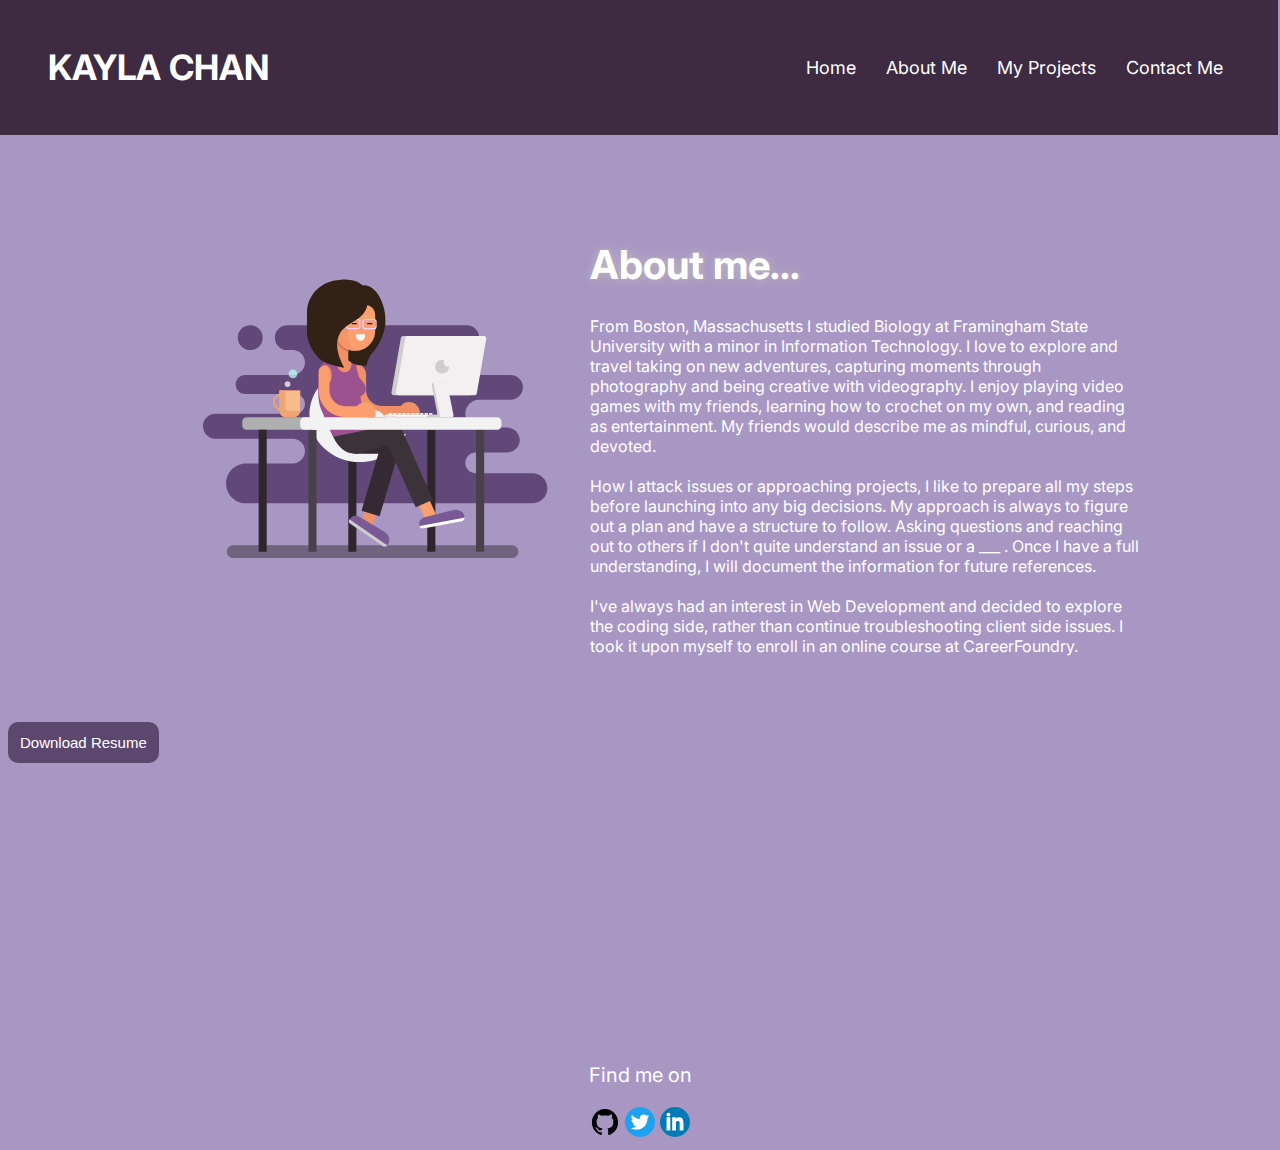
==== about.html @ 6dc17ef9 "updated" ====
<!DOCTYPE html>
<html>
    <head>
        <meta charset="utf-8">
        <meta name="viewport" content="width=device-width, intial-scale=1">
        <title>Kayla C - Portfolio</title>
        <link rel="shortcut icon" href="favicon.icon" type="image/x-icon">
        <link rel="stylesheet" href="css/styles.css">
    </head>

    <body>
        <header class="page-header">
            <div id="navbar">
                <a id="logo" href="index.html">KAYLA CHAN</a>
                <div id="navbar-links">
                    <a href="index.html">Home</a>
                    <a href="about.html">About Me</a>
                    <a href="projects.html">My Projects</a>
                    <a class="active" href="contact.html">Contact Me</a>
                </div>
            </div>
        </header>

        <script>
            window.onscroll = function() {scrollFunction()}
        
            function scrollFunction() {
                if (document.body.scrollTop > 80 || document.documentElement.scrollTop > 80) {
                    document.getElementById("navbar").style.padding = "30px 10px";
                    document.getElementById("logo").style.fontSize = "25px";
                } else {
                    document.getElementById("navbar").style.padding = "80px 10px";
                    document.getElementById("logo").style.fontSize = "35px";
                }
            }
        </script>

        <div class="about">
             <!-- animation -->
            <div class="about-svg">
                <svg xmlns="http://www.w3.org/2000/svg" enable-background="new 0 0 1000 1000" viewBox="0 0 1000 1000">
                    <path fill="#a997c3" d="M0 0h1000v1000H0z"/>
                    <path d="M826.51 817.901H207.27c-7.88 0-14.268-6.388-14.268-14.268 0-7.88 6.388-14.268 14.268-14.268h619.24c7.88 0 14.268 6.388 14.268 14.268-.001 7.881-6.388 14.268-14.268 14.268z" opacity=".34"/>
                    <path class="svg-bg-1" fill="#624879" d="M871.977 629.482H746.142c-12.806 0-23.186-10.381-23.186-23.187 0-12.806 10.381-23.187 23.187-23.187h70.277c15.208 0 27.536-12.328 27.536-27.536 0-15.208-12.328-27.536-27.536-27.536h-62.5c-17.101 0-30.964-13.863-30.964-30.964s13.863-30.964 30.964-30.964h69.547c15.246 0 27.606-12.36 27.606-27.606 0-15.246-12.359-27.606-27.606-27.606H698.969c-15.246 0-27.606-12.36-27.606-27.606 0-15.246 12.36-27.606 27.606-27.606h27.214c15.246 0 27.606-12.36 27.606-27.606 0-15.246-12.359-27.606-27.606-27.606h-398.9c-15.246 0-27.606 12.36-27.606 27.606 0 15.246 12.36 27.606 27.606 27.606h11.734c15.246 0 27.606 12.36 27.606 27.606 0 15.246-12.36 27.606-27.606 27.606H233.676c-11.689 0-21.164 9.476-21.164 21.164 0 11.689 9.476 21.164 21.164 21.164h110.862c12.197 0 22.085 9.888 22.085 22.085 0 12.197-9.888 22.085-22.085 22.085H167.496c-15.246 0-27.606 12.36-27.606 27.606 0 15.246 12.36 27.606 27.606 27.606h171.522c15.246 0 27.606 12.359 27.606 27.606 0 15.246-12.36 27.606-27.606 27.606H235.511c-24.394 0-44.169 19.775-44.169 44.169s19.775 44.169 44.169 44.169H871.976c18.412 0 33.337-14.926 33.337-33.337.002-18.412-14.924-33.337-33.336-33.337z"/>
                    <path fill="#2f262d" d="M638.404 532.79h18v270.844h-18z" transform="rotate(-180 647.404 668.212)"/>
                    <path fill="#fc9f6f" d="M569.862 587.387c-2.912-6.55.048-14.248 6.598-17.161a12.911 12.911 0 0 1 5.269-1.125 13.02 13.02 0 0 1 11.891 7.724l64.076 144.13-23.758 10.563-64.076-144.131z"/>
                    <path fill="#2f262d" d="M462.902 532.79h18v270.844h-18z" transform="rotate(-180 471.902 668.212)"/>
                    <path fill="#f2f2f2" d="M546.158 550.508c-61.856 0-112-47.155-112-105.324 0-15.04 3.36-29.34 9.4-42.283-39.419 16.308-66.947 53.351-66.947 96.447 0 58.169 50.144 105.324 112 105.324 45.862 0 85.279-25.926 102.6-63.04-13.787 5.704-29.025 8.876-45.053 8.876z"/>
                    <ellipse cx="484.196" cy="522.666" fill="#3b323a" rx="61.321" ry="56.26"/>
                    <path fill="#afafaf" d="M373.794 532.79H236.677a9.503 9.503 0 0 1-9.503-9.503v-8.995a9.503 9.503 0 0 1 9.503-9.503h137.117a9.503 9.503 0 0 1 9.503 9.503v8.995a9.503 9.503 0 0 1-9.503 9.503z"/>
                    <path fill="#ef9067" d="M537.256 479.787c-19.231 0-34.821-15.59-34.821-34.821v-34.821c0-13.255-10.745-24-24-24v58.821c0 32.486 26.335 58.821 58.821 58.821h48.679v-24h-48.679z"/>
                    <!-- hair  -->
                    <path fill="#322115" d="M545.236 296.091c-3.601 45.505-43.635 95.854-81 89.51-35.761-6.071-60.427-62.602-48.333-102.177 7.453-24.389 28.054-39.674 44.667-52 17.24-12.791 28.799-21.368 42-19.333 26.2 4.038 45.529 47.816 42.666 84z"/>
                    <!-- shirt -->
                    <path fill="#9C528F" d="M494.721 425.551c-.674-.775-6.286-7.346-7.292-8.25-2.625-10.708-7.937-22.524-6.833-36.333-7.516-5.478-19.927-12.496-34-11.5-4.201.297-8.577 1.311-10.833 1.833-12.21 2.828-19.94 7.261-22.417 8.75-3.426 2.059-5.139 3.089-7.083 5.083-5.418 5.558-6.727 12.382-7.417 16.417-5.953 34.808-1.288 68.244-.725 71.056a107.356 107.356 0 0 0 2.563 10.037c2.546 7.864 5.472 12.821 6.293 15.039 4.012 10.838 13.125 33.523 22.748 50.849 6.954 1.109 22.869 8.112 33.369 4.519 16.04-5.49 49.002-17.774 60.839-20.26-14.735-16.49-28.229-34.942-31.733-57.292a398.202 398.202 0 0 1-2.3-17.073c1.415-.692 9.91-5.007 11.625-13.625 1.854-9.306-5.391-17.627-6.804-19.25z"/>
                    <ellipse cx="453.495" cy="386.145" fill="#ef9067" rx="16.374" ry="19.128" transform="rotate(-15.582 453.541 386.18)"/>
                    <path fill="#322115" d="M450.902 363.425c5.47 13.035 14.599 17.492 20.425 20.894 11.338 6.622 32.45 5.981 32.45 5.981.729-4.611 1.45-8.595 4.958-16.208 5.191-11.265 10.043-13.967 16.667-24.167 9.994-15.39 15.012-33.985 11.833-35.833-2.329-1.355-8.599 5.824-12.667 10-11.675 11.986-37.859 29.801-73.666 39.333z"/>
                    <path fill="#ef9067" d="M450.485 391.953h-4.166c-9.159 0-16.583-7.425-16.583-16.583v-63.083h33.167v67.249c-.001 6.858-5.56 12.417-12.418 12.417z"/>
                    <path fill="#2f262d" d="M263.592 532.79h18v270.844h-18z" transform="rotate(-180 272.592 668.212)"/>
                    <path fill="#494149" d="M374.297 532.79h18v270.844h-18z" transform="rotate(-180 383.297 668.212)"/>
                    <path fill="#494149" d="M746.775 532.79h18v270.844h-18z" transform="rotate(-180 755.775 668.212)"/>
                    <path fill="#d36b46" d="M429.736 318.961c2.198 19.135 15.435 34.949 33.167 40.909v-51.445h-33.167v10.536z" opacity=".71"/>
                    <path fill="#fc9f6f" d="M478.502 357.425c-24.356 0-44.1-19.744-44.1-44.1v-53.8a4.1 4.1 0 0 1 4.1-4.1h62.65c11.846 0 21.45 9.603 21.45 21.45v36.45c0 24.356-19.744 44.1-44.1 44.1z"/>
                    <path fill="#dd9883" d="M522.602 306.965a3.321 3.321 0 0 1-3.023 1.96h-19.353a3.327 3.327 0 0 1-3.323-3.323v-10.854a3.327 3.327 0 0 1 3.323-3.323h19.353c1.346 0 2.501.807 3.023 1.96v-4.189a6.289 6.289 0 0 0-3.023-.771h-19.353a6.33 6.33 0 0 0-6.323 6.323v10.854a6.33 6.33 0 0 0 6.323 6.323h19.353c1.094 0 2.124-.28 3.023-.771v-4.189z"/>
                    <path fill="none" stroke="#dd9883" stroke-linecap="round" stroke-linejoin="round" stroke-miterlimit="10" stroke-width="3" d="M483.579 310.425h-19.353a4.823 4.823 0 0 1-4.823-4.823v-10.853a4.823 4.823 0 0 1 4.823-4.823h19.353a4.823 4.823 0 0 1 4.823 4.823v10.853a4.823 4.823 0 0 1-4.823 4.823z"/>
                    <path fill="#ef9067" d="M461.802 321.658v-53.8a4.1 4.1 0 0 1 4.1-4.1l36.193-12.707c-3.924-5.062 5.957 4.374-.943 4.374h-62.65a4.1 4.1 0 0 0-4.1 4.1v53.8c0 24.356 19.744 44.1 44.1 44.1.523 0 1.042-.021 1.56-.039-11.059-8.014-18.26-21.026-18.26-35.728z" opacity=".6"/>
                    <path fill="none" stroke="#f6cdf7" stroke-linecap="round" stroke-linejoin="round" stroke-miterlimit="10" stroke-width="3" d="M519.579 308.425h-19.353a4.823 4.823 0 0 1-4.823-4.823v-10.853a4.823 4.823 0 0 1 4.823-4.823h19.353a4.823 4.823 0 0 1 4.823 4.823v10.853a4.823 4.823 0 0 1-4.823 4.823z"/>
                    <path fill="#fcfafa" d="M489.986 335.175h-.029c-5.537 0-10.054-4.488-10.054-10.025v-4.725h20v4.725c-.001 5.536-4.38 10.025-9.917 10.025z"/>
                    <path fill="none" stroke="#161515" stroke-linecap="round" stroke-linejoin="round" stroke-miterlimit="10" stroke-width="3" d="M471.902 296.925h9M505.902 296.925h9"/>
                    <path fill="none" stroke="#f6cdf7" stroke-linecap="round" stroke-linejoin="round" stroke-miterlimit="10" stroke-width="3" d="M483.579 308.425h-19.353a4.823 4.823 0 0 1-4.823-4.823v-10.853a4.823 4.823 0 0 1 4.823-4.823h19.353a4.823 4.823 0 0 1 4.823 4.823v10.853a4.823 4.823 0 0 1-4.823 4.823z"/>
                    <!-- hair -->
                    <path fill="#322115" d="M497.041 214.925c-12.051-15.552-32.73-15.31-36.542-15.708-3.377-.656-22.131.18-35.833 3.839-31.613 8.442-53.625 37.05-53.625 69.771v42.01c0 28.157 20.83 62.358 47.527 71.309 14.782 4.956 31.184 8.801 35.066 8.223-19.755-36.739-17.053-58.362-11.538-71.068 13.449-30.982 52.736-29.936 62.445-64.376.306-1.086 6.39-26.073-7.5-44z"/>
                    <path fill="#ef9067" d="M620.414 503.467a23.955 23.955 0 0 0 1.488-8.333c0-13.255-10.745-24-24-24s-24 10.745-24 24c0 2.93.527 5.737 1.488 8.333h45.024z"/>
                    <path fill="#f4eff0" d="M543.449 504.79c-1.986-9.156-13.12-16.167-26.559-16.167-13.439 0-24.574 7.011-26.559 16.167h53.118z"/>
                    <ellipse cx="411.652" cy="411.89" fill="#ef9067" rx="14.583" ry="22.91"/>
                    <path fill="#fc9f6f" d="M455.89 480.605c-19.231 0-34.821-15.59-34.821-34.821V403.3c0-6.627-5.373-12-12-12s-12 5.373-12 12v42.484c0 32.486 26.335 58.821 58.821 58.821h48.679v-24H455.89z"/>
                    <path fill="#fff" d="M658.145 504.79H546.067a2.617 2.617 0 1 1 0-5.234h112.078a2.617 2.617 0 0 1 0 5.234z"/>
                    <path fill="#f4eff0" d="M658.145 502.173H546.067c-.966 0-1.801-.53-2.254-1.309a2.59 2.59 0 0 0-.363 1.309 2.617 2.617 0 0 0 2.617 2.617h112.078a2.617 2.617 0 0 0 2.617-2.617c0-.479-.138-.922-.363-1.309a2.606 2.606 0 0 1-2.254 1.309z"/>
                    <path fill="#f4eff0" d="M567.812 504.79h-21.745a2.617 2.617 0 1 1 0-5.234h21.745a2.617 2.617 0 0 1 0 5.234zM650.158 499.556h-8.125v-1.943c0-1.036.839-1.875 1.875-1.875h4.375c1.036 0 1.875.839 1.875 1.875v1.943zM640.158 499.556h-8.125v-1.943c0-1.036.839-1.875 1.875-1.875h4.375c1.036 0 1.875.839 1.875 1.875v1.943zM630.158 499.556h-8.125v-1.943c0-1.036.839-1.875 1.875-1.875h4.375c1.036 0 1.875.839 1.875 1.875v1.943zM620.158 499.556h-8.125v-1.943c0-1.036.839-1.875 1.875-1.875h4.375c1.036 0 1.875.839 1.875 1.875v1.943zM610.158 499.556h-8.125v-1.943c0-1.036.839-1.875 1.875-1.875h4.375c1.036 0 1.875.839 1.875 1.875v1.943zM600.158 499.556h-8.125v-1.943c0-1.036.839-1.875 1.875-1.875h4.375c1.036 0 1.875.839 1.875 1.875v1.943zM590.158 499.556h-8.125v-1.943c0-1.036.839-1.875 1.875-1.875h4.375c1.036 0 1.875.839 1.875 1.875v1.943zM580.158 499.556h-8.125v-1.943c0-1.036.839-1.875 1.875-1.875h4.375c1.036 0 1.875.839 1.875 1.875v1.943zM570.158 499.556h-8.125v-1.943c0-1.036.839-1.875 1.875-1.875h4.375c1.036 0 1.875.839 1.875 1.875v1.943zM560.158 499.556h-8.125v-1.943c0-1.036.839-1.875 1.875-1.875h4.375c1.036 0 1.875.839 1.875 1.875v1.943z"/>
                    <path fill="#e2e2e2" d="M546.067 504.79h21.745a2.617 2.617 0 0 0 2.617-2.617h-26.98a2.617 2.617 0 0 0 2.618 2.617z"/>
                    <path fill="#352934" d="M555.813 586.038h-79.134l-.583-42h97.961c6.56 0 11.878 5.318 11.878 11.878 0 16.636-13.486 30.122-30.122 30.122z"/><path fill="#ef9067" d="m492.227 738.333 48.504-163.977c1.622-5.486 6.745-9.318 12.457-9.318 1.243 0 2.486.182 3.696.54 6.874 2.033 10.813 9.279 8.779 16.152l-48.505 163.978-24.931-7.375z"/>
                    <path fill="#352934" d="m532.502 724.865-40.275-11.913L543 541.304c3.29-11.122 14.973-17.471 26.094-14.181 11.122 3.29 17.471 14.972 14.181 26.094l-50.773 171.648z"/>
                    <path fill="#cecece" d="M732.741 456.189h-168a6 6 0 0 1-6-6l20.788-120a6 6 0 0 1 6-6h168a6 6 0 0 1 6 6l-20.788 120a6 6 0 0 1-6 6z"/>
                    <path fill="#f4eff0" d="M742.741 456.189h-168a6 6 0 0 1-6-6l20.788-120a6 6 0 0 1 6-6h168a6 6 0 0 1 6 6l-20.788 120a6 6 0 0 1-6 6z"/>
                    <path fill="#cecece" d="m691.361 498.303-13.829-69.905h-24.515c-3.012 0-5.273 2.752-4.689 5.707l12.213 61.734a3.696 3.696 0 0 1-3.626 4.413H641.95a4.811 4.811 0 0 0-4.812 4.812H685.806c3.568.001 6.248-3.26 5.555-6.761z"/>
                    <path fill="#f4eff0" d="M692.705 505.065H667.24l-14.841-75.021a1.378 1.378 0 0 1 1.352-1.646h28.656l14.222 71.89a4 4 0 0 1-3.924 4.777z"/><path fill="#f4eff0" d="M662.365 505.065h4.875l-1.335-6.75h-4.875z"/>
                    <path fill="#cecece" d="M662.365 505.065h.006a4 4 0 0 0 3.924-4.776l-.39-1.974h-5.394l1.854 6.75zM684.366 392.572c-5.427 0-9.826-4.399-9.826-9.826 0-1.763.47-3.413 1.283-4.843a15.306 15.306 0 0 0-4.459-.663c-8.468 0-15.333 6.865-15.333 15.333s6.865 15.333 15.333 15.333 15.333-6.865 15.333-15.333c0-.097-.013-.19-.014-.286a9.893 9.893 0 0 1-2.317.285z"/>
                    <path fill="#3b323a" d="m568.082 563.1-82.354 21.75c-22.437 5.886-45.083-9.971-56.002-36.318l127.698-26.057c11.218-2.943 22.698 3.765 25.641 14.984 2.944 11.218-3.765 22.698-14.983 25.641z"/>
                    <path fill="#3b323a" d="m650.969 688.12-38.378 17.062-67.325-151.44c-4.711-10.598.06-23.009 10.658-27.72 10.598-4.711 23.009.06 27.72 10.658l67.325 151.44z"/>
                    <path fill="#f2f2f2" d="M365.466 532.79h428.24a9.503 9.503 0 0 0 9.503-9.503v-8.995a9.503 9.503 0 0 0-9.503-9.503h-428.24a9.503 9.503 0 0 0-9.503 9.503v8.995c.001 5.249 4.255 9.503 9.503 9.503z"/>
                    <path fill="#795A97" d="m713.585 736.796-85.075 15.503c-3.256.593-6.406-1.49-7.091-4.643l-.594-2.736c-1.691-7.783 3.322-15.706 11.543-17.784l61.996-15.671c12.046-3.045 24.124 2.541 26.319 12.643l.772 3.552c.888 4.091-2.686 8.191-7.87 9.136z"/>
                    <path fill="#fffdfd" d="m716.889 729.078-95.084 17.326a6.716 6.716 0 0 1-.64.084l.253 1.167c.685 3.153 3.835 5.237 7.091 4.643l85.075-15.502c5.183-.945 8.758-5.045 7.869-9.138l-.067-.307a12.807 12.807 0 0 1-4.497 1.727z"/>
                    <path fill="#795A97" d="m537.901 790.297-71.119-49.195c-2.722-1.883-3.476-5.584-1.731-8.298l1.515-2.355c4.308-6.699 13.455-8.757 20.738-4.413l54.919 32.757c10.671 6.365 15.261 18.855 9.67 27.55l-1.966 3.057c-2.266 3.522-7.693 3.894-12.026.897z"/>
                    <path fill="#cecece" d="m545.695 787.175-79.486-54.983a6.928 6.928 0 0 1-.512-.393l-.646 1.004c-1.745 2.714-.991 6.415 1.731 8.298l71.119 49.195c4.333 2.997 9.76 2.625 12.025-.897l.17-.265a12.799 12.799 0 0 1-4.401-1.959z"/>
                    <path fill="#ff6161" d="M341.033 504.79h-16.177c-8.246 0-14.93-6.684-14.93-14.93v-44.076h46.037v44.076c.001 8.246-6.684 14.93-14.93 14.93z"/>
                    <path fill="#f4a36c" d="M315.066 451.801c-10.677 0-19.333 8.656-19.333 19.333s8.656 19.333 19.333 19.333 19.333-8.656 19.333-19.333-8.655-19.333-19.333-19.333zm.001 34.417c-8.317 0-15.083-6.767-15.083-15.083 0-8.317 6.766-15.083 15.083-15.083s15.083 6.766 15.083 15.083c0 8.316-6.766 15.083-15.083 15.083z"/>
                    <path fill="#f7bc8b" d="M341.033 504.79h-16.177c-8.246 0-14.93-6.684-14.93-14.93v-44.076h46.037v44.076c.001 8.246-6.684 14.93-14.93 14.93z"/>
                    <path fill="#efa573" d="M331.706 490.79a8.264 8.264 0 0 1-8.264-8.264v-36.742h-13.516v44.076c0 8.246 6.685 14.93 14.93 14.93h16.177c7.932 0 14.401-6.19 14.883-14h-24.21z"/>
                    <path fill="#fc9f6f" d="M522.446 504.79a23.955 23.955 0 0 0 1.488-8.333c0-13.255-10.745-24-24-24s-24 10.745-24 24c0 2.93.527 5.737 1.488 8.333h45.024z"/>
                    <circle cx="327.927" cy="431.278" r="6.472" fill="#F6F6F6" opacity=".77" class="bubble-1"/>
                    <circle cx="339.863" cy="408.62" r="9.713" fill="#B8F4F9" opacity=".77" class="bubble-2"/>
                    <circle cx="244.986" cy="328.079" r="27.606" class="svg-bg-2" fill="#624879"/>
                </svg>
            </div> 
            <!-- end of animation -->

            <h1 class="about-h1">About me...</h1>
                <p class="about-item">
                    From Boston, Massachusetts I studied Biology at Framingham State University with a minor in Information Technology. 
                    I love to explore and travel taking on new adventures, capturing moments through photography and being creative with videography.
                    I enjoy playing video games with my friends, learning how to crochet on my own, and reading as entertainment. My friends would 
                    describe me as mindful, curious, and devoted. 

                    <br>
                    <br>
                    How I attack issues or approaching projects, I like to prepare all my steps before launching into any big decisions. My approach is 
                    always to figure out a plan and have a structure to follow. Asking questions and reaching out to others if I don't quite understand 
                    an issue or a  ___ . Once I have a full understanding, I will document the information for future references.

                    <br>
                    <br>
                    I've always had an interest in Web Development and decided to explore the coding side, rather than continue troubleshooting
                    client side issues. I took it upon myself to enroll in an online course at CareerFoundry. 
                </p>
        </div>

        <button class="about-link">
            <a href="https://www.linkedin.com/in/kayla-chan-yftydtfk" target="_blank">
                Download Resume
            </a>
        </button>
        
       
        <footer>
            <div class="footer">
                <p>Find me on</p>
                <!-- github -->
                <a href="https://github.com/kayashley"><img src="img/github.svg" alt="GitHub" width="30" height="30"></a>
                <!-- Twitter -->
                <a href="https://twitter.com/"><img src="img/twitter.svg" alt="Twitter" width="30" height="30"></a>
                <!-- LinkedIn -->
                <a href="https://www.linkedin.com/in/kayla-chan-yftydtfk"><img src="img/linkedin.svg" alt="LinkedIn" width="30" height="30"></a>
            </div>
        </footer>
    </body>
</html>
---- css/styles.css ----
@import url("https://fonts.googleapis.com/css2?family=Inter&family=Roboto&display=swap");
@import url("https://fonts.googleapis.com/css2?family=Inter:wght@600&family=Roboto&display=swap");

:root {
  --primary-color: #a997c3;
  --secondary-color: #ffff;
  --tertiary-color: #7b60a1;
  --quaternary-color: #8e7d9e;
  --fifth-color: #5c476f;
}

* {
  -webkit-box-sizing: border-box;
  box-sizing: border-box;
}

body {
  background-color: var(--primary-color);
  font-family: "Inter", sans-serif;
  font-size: 20px;
  color: var(--secondary-color);
  /* margin: 20px 40px 40px 40px; */
}

ul {
  list-style: none;
}

a {
  text-decoration: none;
  color: var(--secondary-color);
}

a:hover {
  color: #3e2b41;
}

a:active {
  color: var(--tertiary-color);
}

.page-header {
  margin-bottom: 240px;
}

/* logo */

/* .logo {
  width: 12%;
  padding: 30px;
  border-radius: 55%;
} */

/* nav bar */

/* .nav-bar {
  float: inline-end;
  display: inline-block;
  margin-top: 40px;
} */

/* .nav-list {
  padding-right: 20px;
} */

/* sticky navbar */

#navbar {
  overflow: hidden;
  background-color: #3e2b41;
  padding: 40px 10px; /* large padding will shrink on scroll (using js) */
  transition: 0.4s;
  position: fixed;
  width: 100%;
  top: 0;
  z-index: 99;
  margin-left: -10px;
}

#navbar a {
  float: left;
  color: white;
  text-align: center;
  padding: 15px;
  text-decoration: none;
  font-size: 18px;
  line-height: 25px;
  border-radius: 30px;
}

#navbar #logo {
  font-size: 35px;
  font-weight: bold;
  transition: 0.4s;
  padding-left: 40px;
  background-color: #3e2b41;
}

#navbar a:hover {
  background-color: var(--tertiary-color);
  color: white;
}

#navbar-links {
  float: right;
  padding-right: 30px;
}

@media screen and (max-width: 580px) {
  #navbar {
    padding: 20px 10px !important; /* Use !important to make sure that JavaScript doesn't override the padding on small screens */
  }
  #navbar a {
    float: none;
    display: block;
    text-align: left;
  }
  #navbar-right {
    float: none;
  }
}

/* index */

.index-h1 {
  font-size: 40px;
  text-shadow: rgb(190, 189, 189) 1px 0 10px;
}

.index {
  margin-left: auto;
  margin-right: auto;
  width: 1000px;
  font-size: 16px;
}

img.profile-portrait {
  width: 25%;
  border-radius: 50%;
  box-shadow: -0.2em -0.3em 0.5em #fffff7, 0 4px 0.5em #fffff7;
  float: left;
  margin-right: 40px;
}

.index-intro {
  width: 1000px;
}

/* about */

.about-h1 {
  font-size: 40px;
  text-shadow: rgb(190, 189, 189) 1px 0 10px;
}

.about {
  margin-left: auto;
  margin-right: auto;
  width: 1000px;
  font-size: 16px;
}

.about-svg {
  margin-top: -50px;
  width: 45%;
  border-radius: 50%;
  float: left;
}

.about-link {
  margin-top: 50px;
  font-size: 15px;
  margin-left: auto;
  margin-right: auto;
  background-color: var(--fifth-color);
  padding: 12px;
  border-radius: 10px;
  border-style: none;
}

/* svg animation */

@-webkit-keyframes color-change {
  0% {
    fill: #8e809c;
  }
  100% {
    fill: #624879;
  }
}

@keyframes color-change {
  0% {
    fill: #8e809c;
  }
  100% {
    fill: #624879;
  }
}

.svg-bg-1 {
  -webkit-animation: 7s color-change infinite;
  animation: 7s color-change infinite;
}

.svg-bg-2 {
  -webkit-animation: 7s color-change infinite;
  animation: 7s color-change infinite;
}

/* projects */

.projects-h1 {
  font-size: 40px;
  text-align: center;
  text-shadow: rgb(190, 189, 189) 1px 0 10px;
}

.main-container {
  margin-left: 200px;
  margin-right: 200px;
}

.grid {
  display: grid;
  padding-top: 25px;
}

.grid-block {
  border-radius: 10px;
  box-shadow: -2px -2px 0.5em white;
  font-size: 15px;
  text-align: center;
}

.grid-img {
  padding: 20px;
  border-radius: 60px;
}

.grid-details {
  font-size: 13px;
}

.grid-link {
  color: var(--fifth-color);
  font-weight: bold;
  padding-left: 10%;
  padding-right: 10%;
}

@supports (display: grid) {
  .grid {
    display: -ms-grid;
    display: grid;
    grid-template-columns: 1fr 1fr 1fr;
    -ms-grid-columns: 1fr 1fr 1fr;
    grid-template-rows: auto auto;
    column-gap: 2em;
    row-gap: 2em;
    margin: 0;
  }
}

.grid-block {
  background-color: var(--quaternary-color);
  color: var(--secondary-color);
  width: auto;
  min-height: auto;
  padding: 15px;
}

/* contact */

.contact-h1 {
  font-size: 40px;
  text-align: center;
  text-shadow: rgb(190, 189, 189) 1px 0 10px;
}

.contact-form {
  background-color: var(--quaternary-color);
  padding: 30px;
  border-radius: 40px;
  box-shadow: 2px 2px 0.5em white;
  width: auto;
}

.contact-input {
  height: 30px;
  border: white;
  border-radius: 4px;
  margin-top: 10px;
  margin-bottom: 10px;
  width: 300px;
}

.contact-message {
  height: 100px;
}

.contact-submit {
  cursor: pointer;
  border: white;
  border-radius: 4px;
  background-color: #5f4a72;
  padding: 8px;
  color: var(--secondary-color);
}

.contact-x {
  display: grid;
  grid-template-columns: 1fr;
}

.contact-info {
  text-align: center;
  margin-top: 50px;
  font-size: 16px;
  font-style: oblique;
  line-height: 3;
}

.contact-parent {
  display: grid;
  grid-template-columns: 1fr 1fr;
  grid-gap: 20px;
  /* border: 1px solid black; */
  width: 50%;
  padding-top: 25px;
  margin-left: auto;
  margin-right: auto;
  width: 700px;
}

.contact-child {
  margin: 10px;
  padding: 10px;
  /* border: 1px solid red; */
}

/* footer */

.footer {
  display: block;
  margin-top: 300px;
  text-align: center;
}
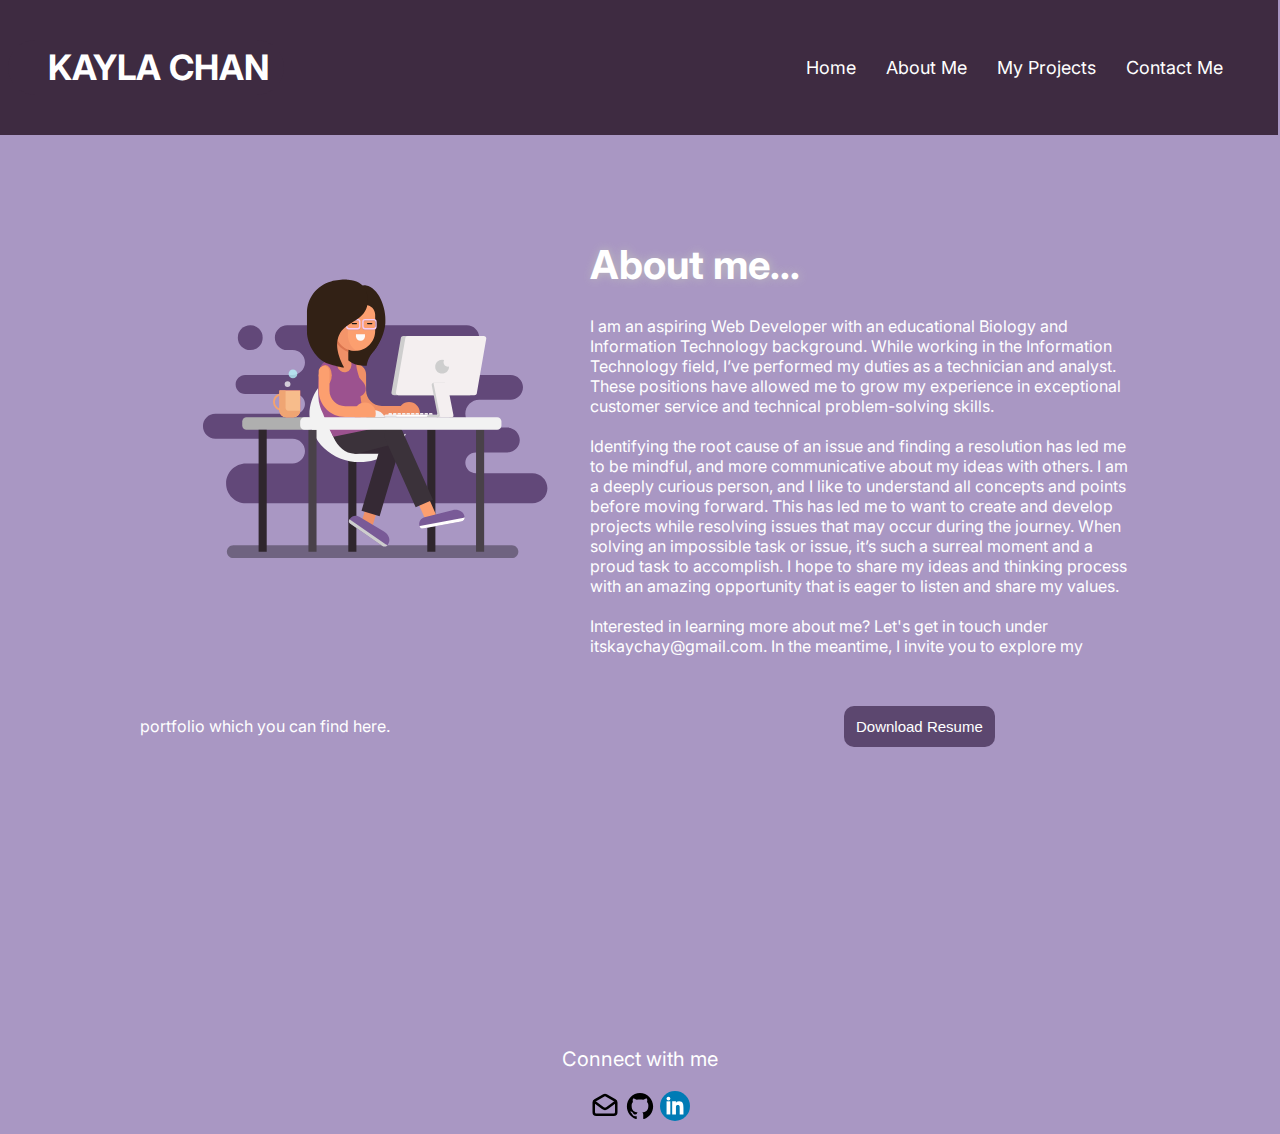
==== commit e26499e1: "updated contact and about me" ====
--- a/about.html
+++ b/about.html
@@ -106,38 +106,35 @@
 
             <h1 class="about-h1">About me...</h1>
                 <p class="about-item">
-                    From Boston, Massachusetts I studied Biology at Framingham State University with a minor in Information Technology. 
-                    I love to explore and travel taking on new adventures, capturing moments through photography and being creative with videography.
-                    I enjoy playing video games with my friends, learning how to crochet on my own, and reading as entertainment. My friends would 
-                    describe me as mindful, curious, and devoted. 
-
+                    I am an aspiring Web Developer with an educational Biology and Information Technology background. While working in the Information Technology field, I’ve performed my duties as a technician and analyst. These positions have allowed me to grow my experience in exceptional customer service and technical problem-solving skills. 
                     <br>
                     <br>
-                    How I attack issues or approaching projects, I like to prepare all my steps before launching into any big decisions. My approach is 
-                    always to figure out a plan and have a structure to follow. Asking questions and reaching out to others if I don't quite understand 
-                    an issue or a  ___ . Once I have a full understanding, I will document the information for future references.
-
+                    Identifying the root cause of an issue and finding a resolution has led me to be mindful, and more communicative about my ideas with others. I am a deeply curious person, and I like to understand all concepts and points before moving forward. This has led me to want to create and develop projects while resolving issues that 
+                    may occur during the journey. When solving an impossible task or issue, it’s such a surreal moment and a proud task to accomplish. I hope to share my ideas and thinking process with an amazing opportunity that is eager to listen and share my values. 
                     <br>
                     <br>
-                    I've always had an interest in Web Development and decided to explore the coding side, rather than continue troubleshooting
-                    client side issues. I took it upon myself to enroll in an online course at CareerFoundry. 
+                    Interested in learning more about me? Let's get in touch under <a href="mailto: itskaychay@gmail.com">itskaychay@gmail.com.</a> In the meantime, I invite you to explore my portfolio which you can find <a href="https://kayashley.github.io/portfolio/contact.html">here.</a>
+                    
+                    <button class="about-link">
+                        <a href="/file/Kayla-Chan-Resume-2024.pdf" download="Kayla-Chan-Resume-2024" target="_blank">
+                            Download Resume
+                        </a>
+                    </button>
                 </p>
+
+                
         </div>
 
-        <button class="about-link">
-            <a href="https://www.linkedin.com/in/kayla-chan-yftydtfk" target="_blank">
-                Download Resume
-            </a>
-        </button>
+        
         
        
         <footer>
             <div class="footer">
-                <p>Find me on</p>
+                <p>Connect with me</p>
+                <!-- Email -->
+                <a href="mailto: itskaychay@gmail.com"><img src="img/email-foot.svg" alt="Twitter" width="30" height="30"></a>
                 <!-- github -->
                 <a href="https://github.com/kayashley"><img src="img/github.svg" alt="GitHub" width="30" height="30"></a>
-                <!-- Twitter -->
-                <a href="https://twitter.com/"><img src="img/twitter.svg" alt="Twitter" width="30" height="30"></a>
                 <!-- LinkedIn -->
                 <a href="https://www.linkedin.com/in/kayla-chan-yftydtfk"><img src="img/linkedin.svg" alt="LinkedIn" width="30" height="30"></a>
             </div>
--- a/css/styles.css
+++ b/css/styles.css
@@ -125,25 +125,27 @@
 .index-h1 {
   font-size: 40px;
   text-shadow: rgb(190, 189, 189) 1px 0 10px;
+  text-align: center;
 }
 
 .index {
   margin-left: auto;
   margin-right: auto;
-  width: 1000px;
   font-size: 16px;
+  text-align: center;
+  padding-left: 30%;
+  padding-right: 30%;
 }
 
 img.profile-portrait {
-  width: 25%;
   border-radius: 50%;
   box-shadow: -0.2em -0.3em 0.5em #fffff7, 0 4px 0.5em #fffff7;
-  float: left;
-  margin-right: 40px;
+  width: 30%;
 }
 
 .index-intro {
-  width: 1000px;
+  text-align: center;
+  line-height: 2;
 }
 
 /* about */
@@ -170,8 +172,7 @@
 .about-link {
   margin-top: 50px;
   font-size: 15px;
-  margin-left: auto;
-  margin-right: auto;
+  margin-left: 45%;
   background-color: var(--fifth-color);
   padding: 12px;
   border-radius: 10px;
@@ -236,6 +237,14 @@
 .grid-img {
   padding: 20px;
   border-radius: 60px;
+  width: 80%;
+  height: 50%;
+}
+
+.chat-app-img {
+  width: 30%;
+  margin-left: auto;
+  margin-right: auto;
 }
 
 .grid-details {
@@ -278,65 +287,18 @@
   text-shadow: rgb(190, 189, 189) 1px 0 10px;
 }
 
-.contact-form {
-  background-color: var(--quaternary-color);
-  padding: 30px;
-  border-radius: 40px;
-  box-shadow: 2px 2px 0.5em white;
-  width: auto;
-}
-
-.contact-input {
-  height: 30px;
-  border: white;
-  border-radius: 4px;
-  margin-top: 10px;
-  margin-bottom: 10px;
-  width: 300px;
-}
-
-.contact-message {
-  height: 100px;
-}
-
-.contact-submit {
-  cursor: pointer;
-  border: white;
-  border-radius: 4px;
-  background-color: #5f4a72;
-  padding: 8px;
-  color: var(--secondary-color);
-}
-
-.contact-x {
-  display: grid;
-  grid-template-columns: 1fr;
-}
-
-.contact-info {
-  text-align: center;
-  margin-top: 50px;
-  font-size: 16px;
-  font-style: oblique;
-  line-height: 3;
-}
-
-.contact-parent {
-  display: grid;
-  grid-template-columns: 1fr 1fr;
-  grid-gap: 20px;
-  /* border: 1px solid black; */
-  width: 50%;
-  padding-top: 25px;
-  margin-left: auto;
-  margin-right: auto;
-  width: 700px;
-}
-
-.contact-child {
-  margin: 10px;
-  padding: 10px;
-  /* border: 1px solid red; */
+.contact {
+  padding-top: 3%;
+  text-align: center;
+}
+
+.contact-intro {
+  line-height: 2;
+}
+
+.contact-img {
+  margin-right: 1%;
+  margin-top: 2%;
 }
 
 /* footer */
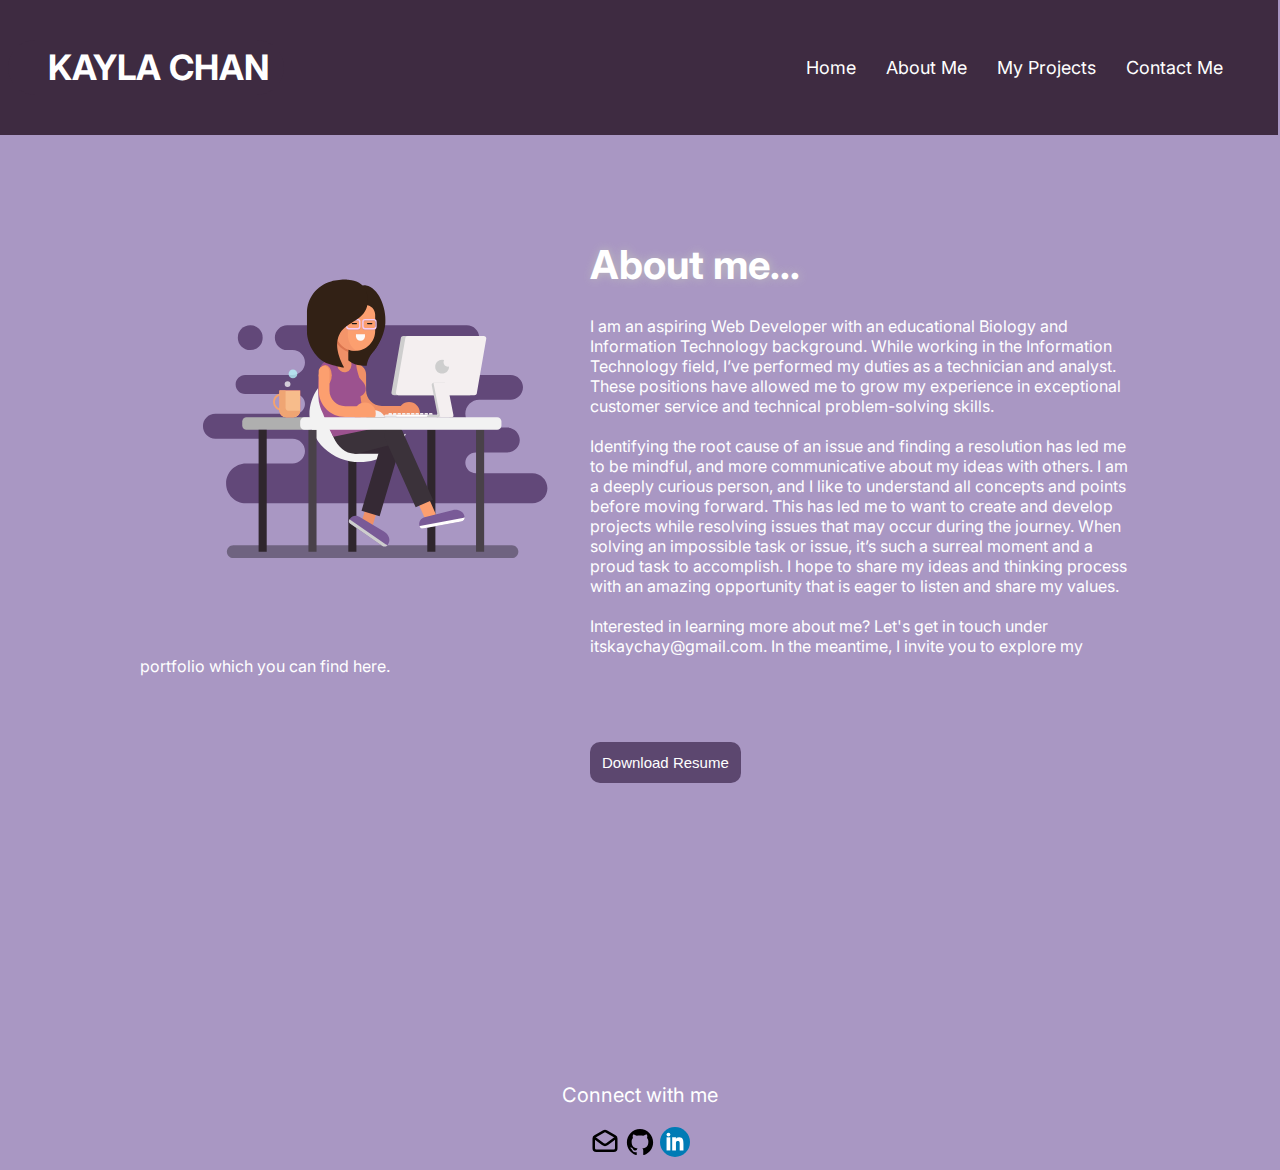
==== commit c2ae946d: "updated alignment" ====
--- a/about.html
+++ b/about.html
@@ -114,13 +114,12 @@
                     <br>
                     <br>
                     Interested in learning more about me? Let's get in touch under <a href="mailto: itskaychay@gmail.com">itskaychay@gmail.com.</a> In the meantime, I invite you to explore my portfolio which you can find <a href="https://kayashley.github.io/portfolio/contact.html">here.</a>
-                    
-                    <button class="about-link">
-                        <a href="/file/Kayla-Chan-Resume-2024.pdf" download="Kayla-Chan-Resume-2024" target="_blank">
-                            Download Resume
-                        </a>
-                    </button>
                 </p>
+                <button class="about-link">
+                    <a href="/file/Kayla-Chan-Resume-2024.pdf" download="Kayla-Chan-Resume-2024" target="_blank">
+                        Download Resume
+                    </a>
+                </button>
 
                 
         </div>
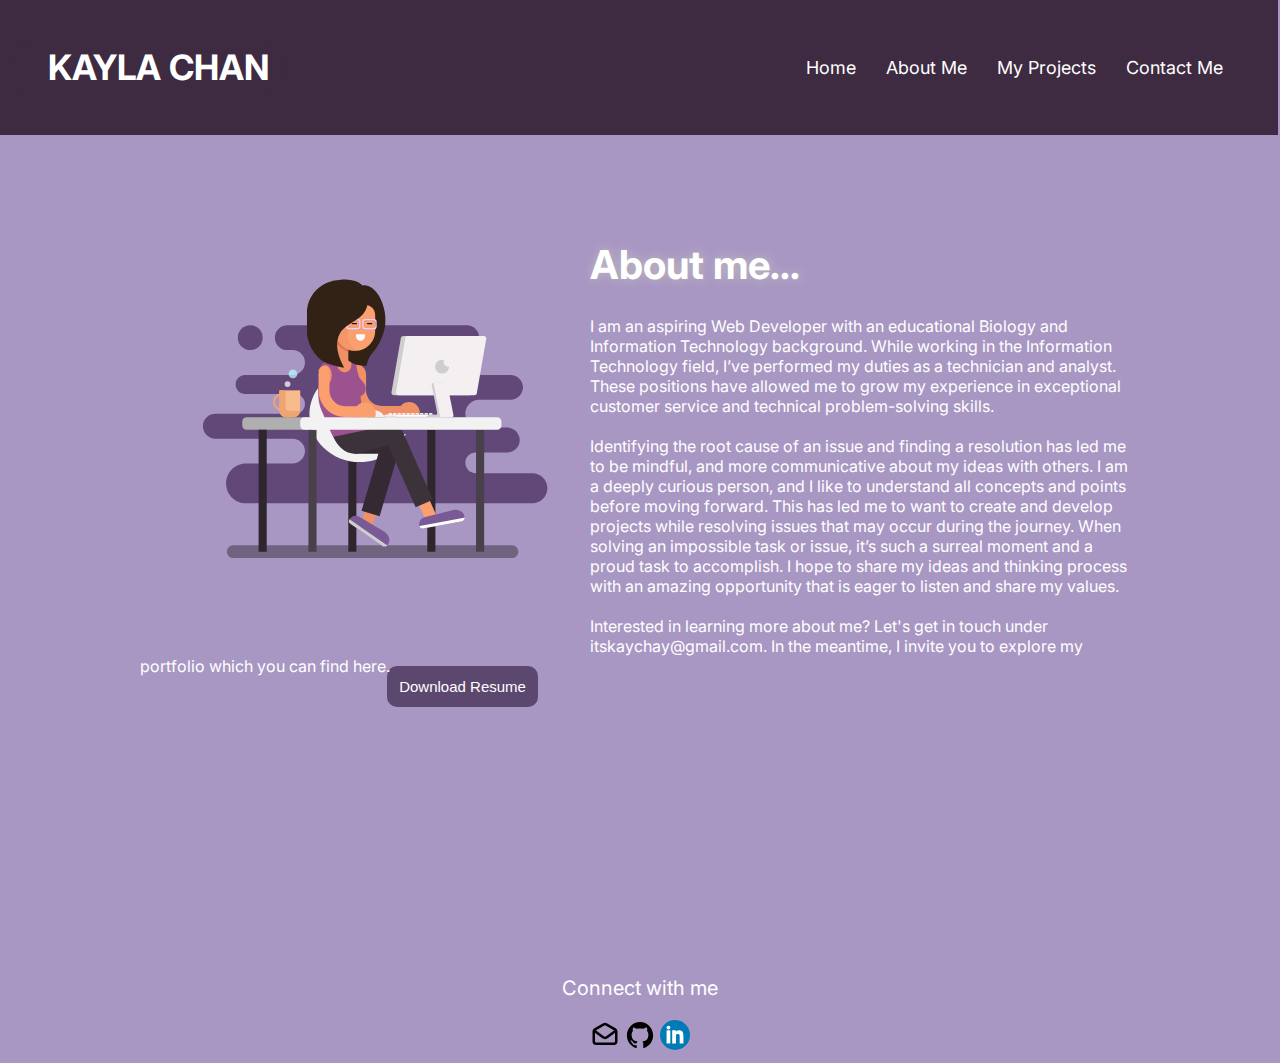
==== commit 6923a943: "download button" ====
--- a/about.html
+++ b/about.html
@@ -114,14 +114,15 @@
                     <br>
                     <br>
                     Interested in learning more about me? Let's get in touch under <a href="mailto: itskaychay@gmail.com">itskaychay@gmail.com.</a> In the meantime, I invite you to explore my portfolio which you can find <a href="https://kayashley.github.io/portfolio/contact.html">here.</a>
-                </p>
-                <button class="about-link">
-                    <a href="/file/Kayla-Chan-Resume-2024.pdf" download="Kayla-Chan-Resume-2024" target="_blank">
-                        Download Resume
-                    </a>
-                </button>
+                </p>  
+        </div>
 
-                
+        <div class="about-btn">
+            <button class="about-link">
+                <a href="/file/Kayla-Chan-Resume-2024.pdf" download="Kayla-Chan-Resume-2024" target="_blank">
+                    Download Resume
+                </a>
+            </button>
         </div>
 
         
--- a/css/styles.css
+++ b/css/styles.css
@@ -169,10 +169,15 @@
   float: left;
 }
 
+.about-btn {
+  float: left;
+  margin-left: 30%;
+  margin-top: -6%;
+}
+
 .about-link {
   margin-top: 50px;
   font-size: 15px;
-  margin-left: 45%;
   background-color: var(--fifth-color);
   padding: 12px;
   border-radius: 10px;
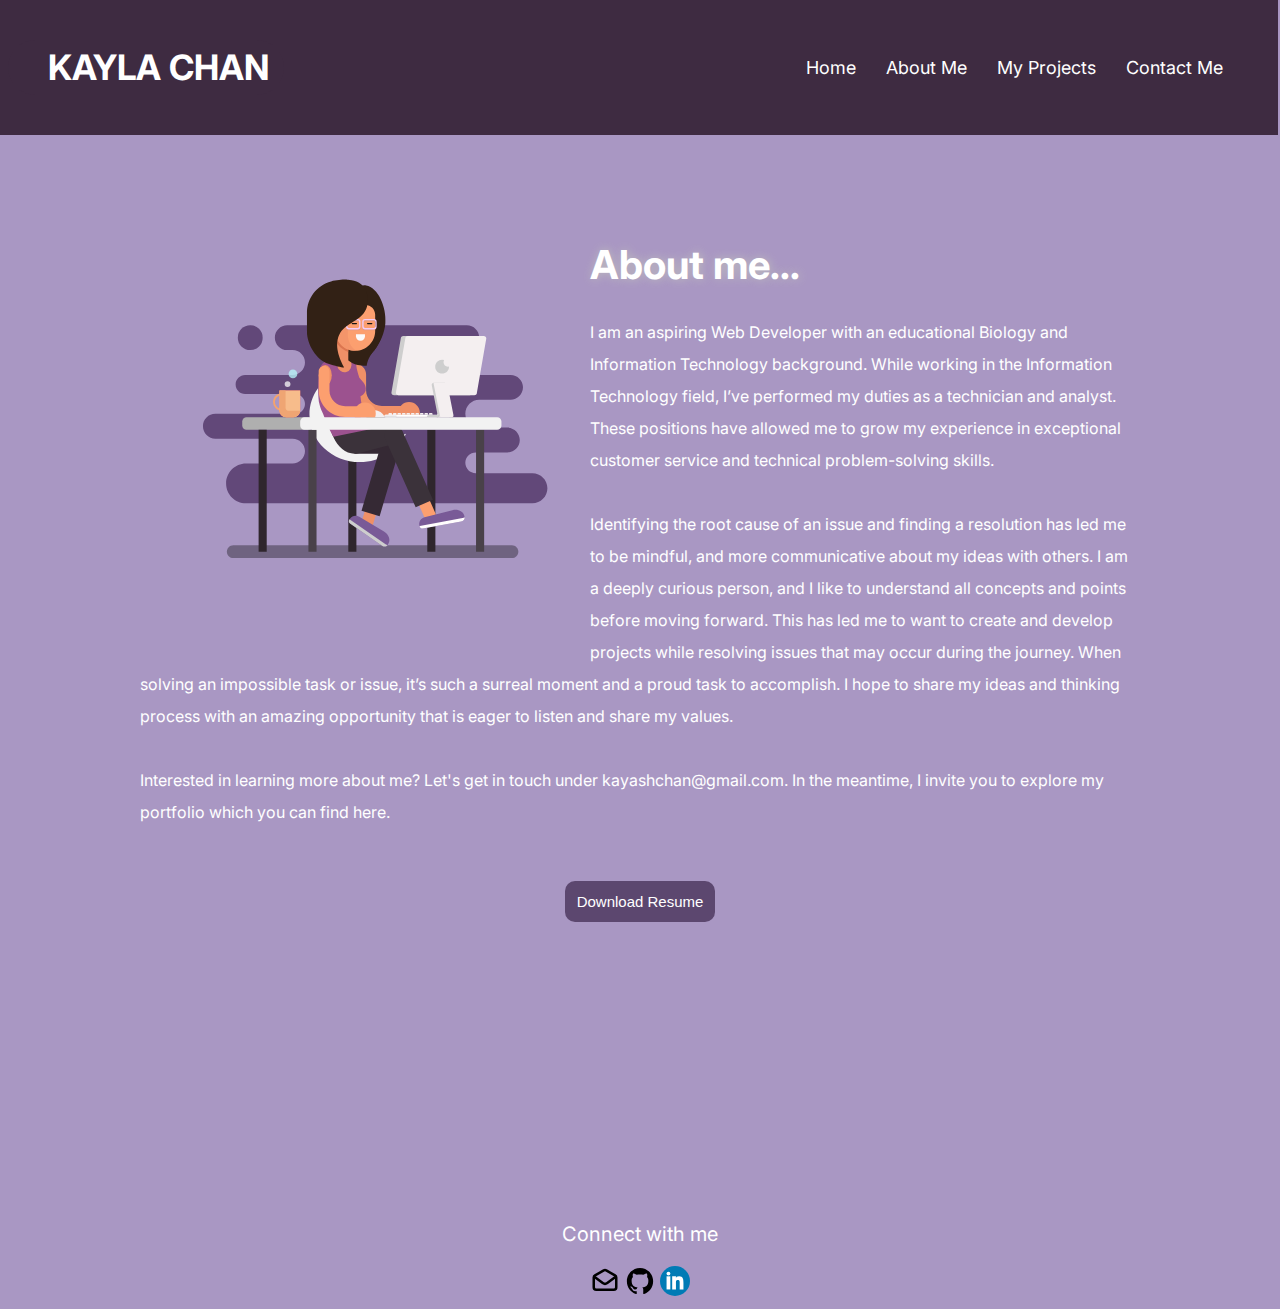
==== commit 9a3ddee7: "updated email" ====
--- a/about.html
+++ b/about.html
@@ -113,7 +113,7 @@
                     may occur during the journey. When solving an impossible task or issue, it’s such a surreal moment and a proud task to accomplish. I hope to share my ideas and thinking process with an amazing opportunity that is eager to listen and share my values. 
                     <br>
                     <br>
-                    Interested in learning more about me? Let's get in touch under <a href="mailto: itskaychay@gmail.com">itskaychay@gmail.com.</a> In the meantime, I invite you to explore my portfolio which you can find <a href="https://kayashley.github.io/portfolio/contact.html">here.</a>
+                    Interested in learning more about me? Let's get in touch under <a href="mailto: kayashchan@gmail.com">kayashchan@gmail.com.</a> In the meantime, I invite you to explore my portfolio which you can find <a href="https://kayashley.github.io/portfolio/contact.html">here.</a>
                 </p>  
         </div>
 
--- a/css/styles.css
+++ b/css/styles.css
@@ -162,6 +162,10 @@
   font-size: 16px;
 }
 
+.about-item {
+  line-height: 2;
+}
+
 .about-svg {
   margin-top: -50px;
   width: 45%;
@@ -170,9 +174,10 @@
 }
 
 .about-btn {
-  float: left;
-  margin-left: 30%;
-  margin-top: -6%;
+  margin-left: auto;
+  margin-right: auto;
+  margin-top: -1%;
+  text-align: center;
 }
 
 .about-link {
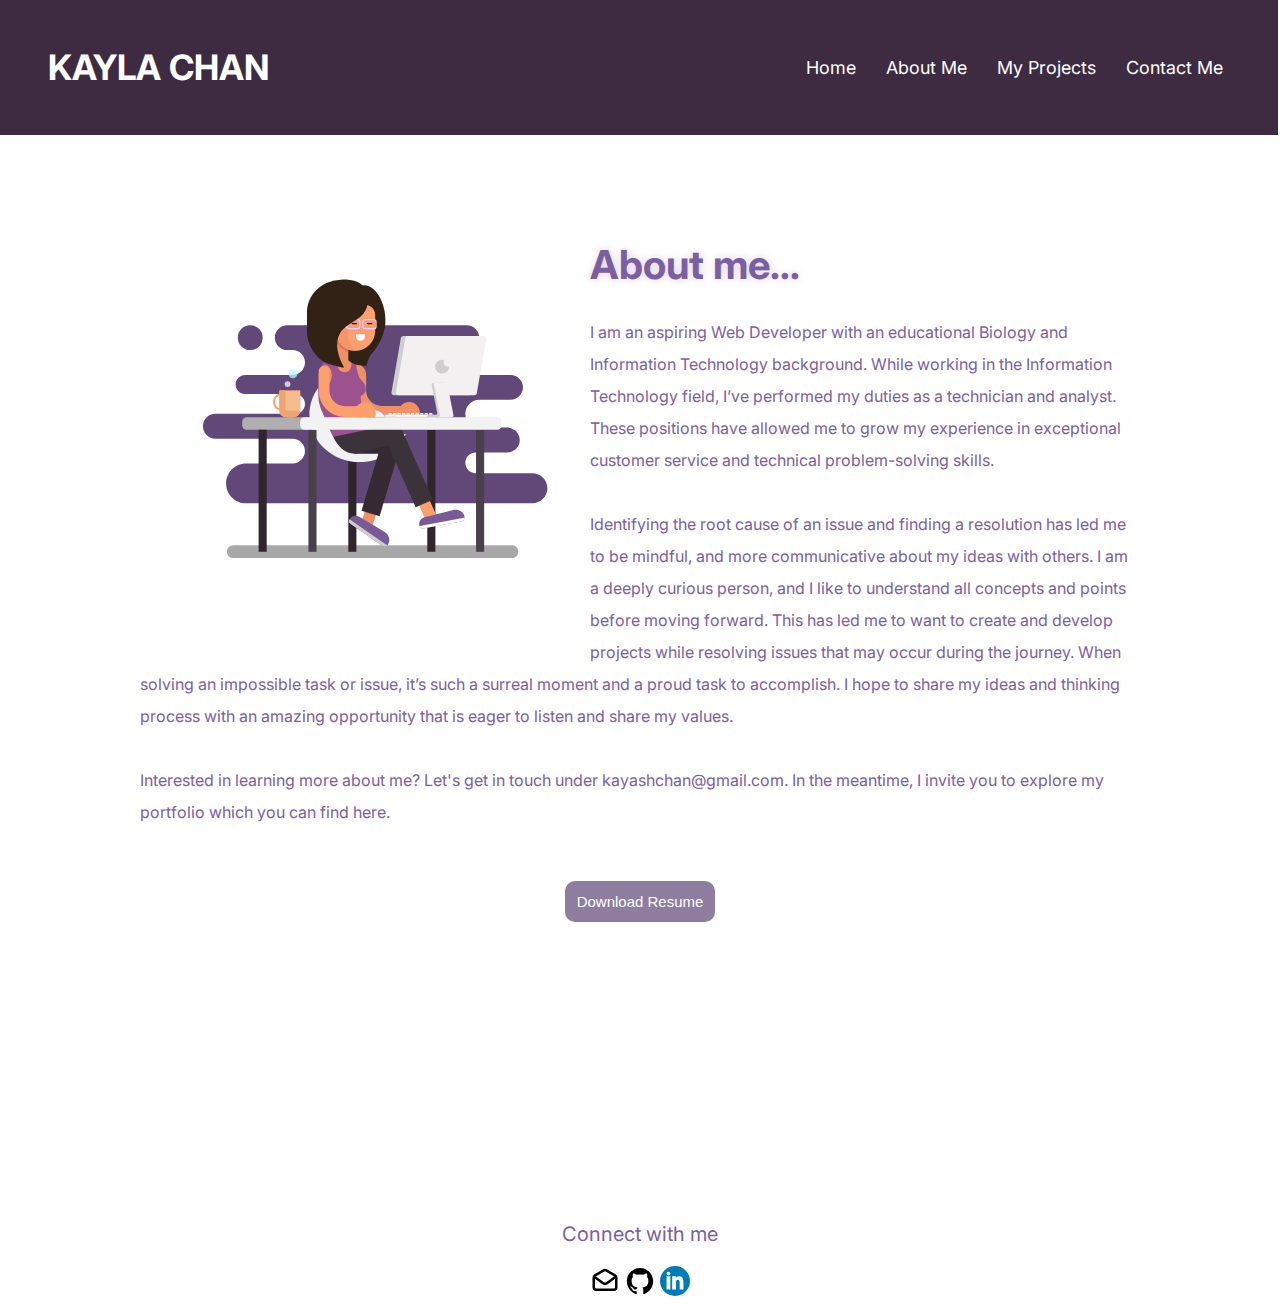
==== commit c61aabeb: "updated color scheme" ====
--- a/about.html
+++ b/about.html
@@ -39,7 +39,7 @@
              <!-- animation -->
             <div class="about-svg">
                 <svg xmlns="http://www.w3.org/2000/svg" enable-background="new 0 0 1000 1000" viewBox="0 0 1000 1000">
-                    <path fill="#a997c3" d="M0 0h1000v1000H0z"/>
+                    <path fill="#ffff" d="M0 0h1000v1000H0z"/>
                     <path d="M826.51 817.901H207.27c-7.88 0-14.268-6.388-14.268-14.268 0-7.88 6.388-14.268 14.268-14.268h619.24c7.88 0 14.268 6.388 14.268 14.268-.001 7.881-6.388 14.268-14.268 14.268z" opacity=".34"/>
                     <path class="svg-bg-1" fill="#624879" d="M871.977 629.482H746.142c-12.806 0-23.186-10.381-23.186-23.187 0-12.806 10.381-23.187 23.187-23.187h70.277c15.208 0 27.536-12.328 27.536-27.536 0-15.208-12.328-27.536-27.536-27.536h-62.5c-17.101 0-30.964-13.863-30.964-30.964s13.863-30.964 30.964-30.964h69.547c15.246 0 27.606-12.36 27.606-27.606 0-15.246-12.359-27.606-27.606-27.606H698.969c-15.246 0-27.606-12.36-27.606-27.606 0-15.246 12.36-27.606 27.606-27.606h27.214c15.246 0 27.606-12.36 27.606-27.606 0-15.246-12.359-27.606-27.606-27.606h-398.9c-15.246 0-27.606 12.36-27.606 27.606 0 15.246 12.36 27.606 27.606 27.606h11.734c15.246 0 27.606 12.36 27.606 27.606 0 15.246-12.36 27.606-27.606 27.606H233.676c-11.689 0-21.164 9.476-21.164 21.164 0 11.689 9.476 21.164 21.164 21.164h110.862c12.197 0 22.085 9.888 22.085 22.085 0 12.197-9.888 22.085-22.085 22.085H167.496c-15.246 0-27.606 12.36-27.606 27.606 0 15.246 12.36 27.606 27.606 27.606h171.522c15.246 0 27.606 12.359 27.606 27.606 0 15.246-12.36 27.606-27.606 27.606H235.511c-24.394 0-44.169 19.775-44.169 44.169s19.775 44.169 44.169 44.169H871.976c18.412 0 33.337-14.926 33.337-33.337.002-18.412-14.924-33.337-33.336-33.337z"/>
                     <path fill="#2f262d" d="M638.404 532.79h18v270.844h-18z" transform="rotate(-180 647.404 668.212)"/>
@@ -119,7 +119,7 @@
 
         <div class="about-btn">
             <button class="about-link">
-                <a href="/file/Kayla-Chan-Resume-2024.pdf" download="Kayla-Chan-Resume-2024" target="_blank">
+                <a href="/file/Kayla-Chan-Resume-2024.pdf" download="Kayla-Chan-Resume-2024" target="_blank" class="about-text">
                     Download Resume
                 </a>
             </button>
--- a/css/styles.css
+++ b/css/styles.css
@@ -2,9 +2,9 @@
 @import url("https://fonts.googleapis.com/css2?family=Inter:wght@600&family=Roboto&display=swap");
 
 :root {
-  --primary-color: #a997c3;
-  --secondary-color: #ffff;
-  --tertiary-color: #7b60a1;
+  --tertiary-color: #a997c3;
+  --primary-color: #ffff;
+  --secondary-color: #7b60a1;
   --quaternary-color: #8e7d9e;
   --fifth-color: #5c476f;
 }
@@ -42,26 +42,6 @@
 .page-header {
   margin-bottom: 240px;
 }
-
-/* logo */
-
-/* .logo {
-  width: 12%;
-  padding: 30px;
-  border-radius: 55%;
-} */
-
-/* nav bar */
-
-/* .nav-bar {
-  float: inline-end;
-  display: inline-block;
-  margin-top: 40px;
-} */
-
-/* .nav-list {
-  padding-right: 20px;
-} */
 
 /* sticky navbar */
 
@@ -124,7 +104,7 @@
 
 .index-h1 {
   font-size: 40px;
-  text-shadow: rgb(190, 189, 189) 1px 0 10px;
+  text-shadow: rgb(224, 205, 231) 1px 0 10px;
   text-align: center;
 }
 
@@ -138,9 +118,9 @@
 }
 
 img.profile-portrait {
-  border-radius: 50%;
+  border-radius: 30%;
   box-shadow: -0.2em -0.3em 0.5em #fffff7, 0 4px 0.5em #fffff7;
-  width: 30%;
+  width: 35%;
 }
 
 .index-intro {
@@ -152,7 +132,7 @@
 
 .about-h1 {
   font-size: 40px;
-  text-shadow: rgb(190, 189, 189) 1px 0 10px;
+  text-shadow: rgb(224, 205, 231) 1px 0 10px;
 }
 
 .about {
@@ -183,12 +163,16 @@
 .about-link {
   margin-top: 50px;
   font-size: 15px;
-  background-color: var(--fifth-color);
+  background-color: var(--quaternary-color);
   padding: 12px;
   border-radius: 10px;
   border-style: none;
 }
 
+.about-text {
+  color: var(--primary-color);
+}
+
 /* svg animation */
 
 @-webkit-keyframes color-change {
@@ -224,7 +208,7 @@
 .projects-h1 {
   font-size: 40px;
   text-align: center;
-  text-shadow: rgb(190, 189, 189) 1px 0 10px;
+  text-shadow: #e0cde7 1px 0 10px;
 }
 
 .main-container {
@@ -232,14 +216,19 @@
   margin-right: 200px;
 }
 
+.project-text {
+  color: var(--primary-color);
+}
+
 .grid {
   display: grid;
   padding-top: 25px;
+  color: var(--primary-color);
 }
 
 .grid-block {
   border-radius: 10px;
-  box-shadow: -2px -2px 0.5em white;
+  box-shadow: -2px -2px 0.5em #cdb9d4;
   font-size: 15px;
   text-align: center;
 }
@@ -294,7 +283,7 @@
 .contact-h1 {
   font-size: 40px;
   text-align: center;
-  text-shadow: rgb(190, 189, 189) 1px 0 10px;
+  text-shadow: rgb(224, 205, 231) 1px 0 10px;
 }
 
 .contact {
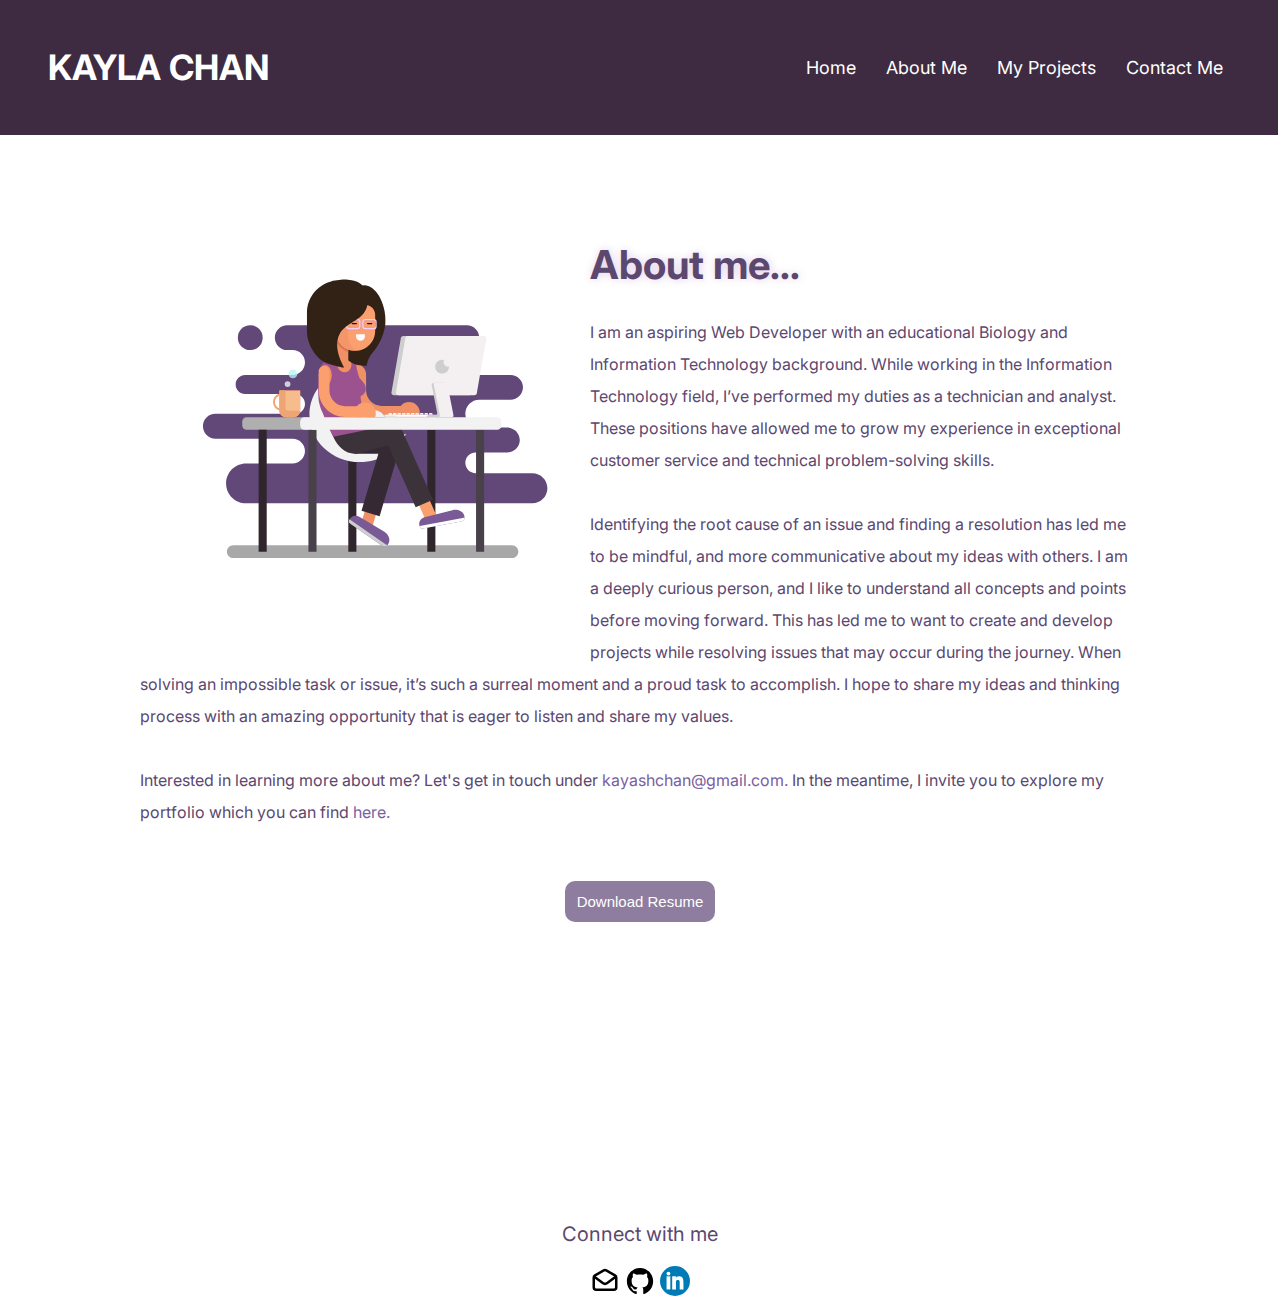
==== commit 372c0da8: "updated favicon" ====
--- a/about.html
+++ b/about.html
@@ -4,7 +4,7 @@
         <meta charset="utf-8">
         <meta name="viewport" content="width=device-width, intial-scale=1">
         <title>Kayla C - Portfolio</title>
-        <link rel="shortcut icon" href="favicon.icon" type="image/x-icon">
+        <link rel="shortcut icon" href="icon/favicon.ico" type="image/x-icon">
         <link rel="stylesheet" href="css/styles.css">
     </head>
 
--- a/css/styles.css
+++ b/css/styles.css
@@ -2,9 +2,9 @@
 @import url("https://fonts.googleapis.com/css2?family=Inter:wght@600&family=Roboto&display=swap");
 
 :root {
-  --tertiary-color: #a997c3;
   --primary-color: #ffff;
   --secondary-color: #7b60a1;
+  --tertiary-color: #a997c3;
   --quaternary-color: #8e7d9e;
   --fifth-color: #5c476f;
 }
@@ -18,7 +18,7 @@
   background-color: var(--primary-color);
   font-family: "Inter", sans-serif;
   font-size: 20px;
-  color: var(--secondary-color);
+  color: var(--fifth-color);
   /* margin: 20px 40px 40px 40px; */
 }
 
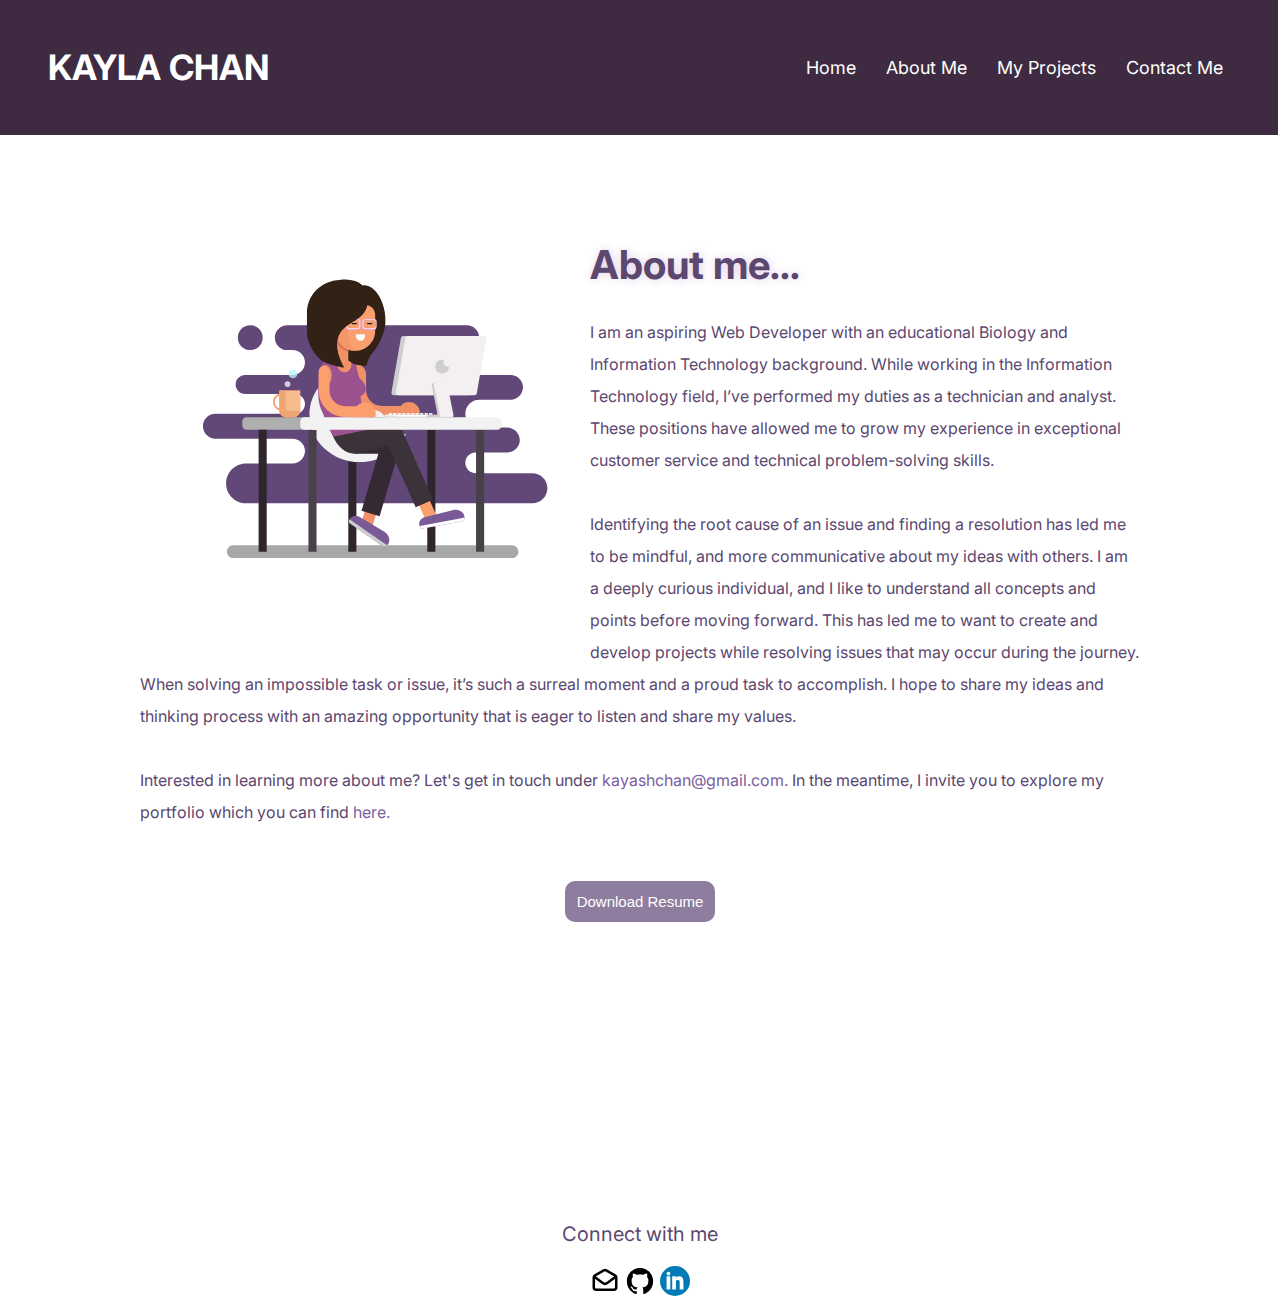
==== commit 1e972918: "updated grammar" ====
--- a/about.html
+++ b/about.html
@@ -109,7 +109,7 @@
                     I am an aspiring Web Developer with an educational Biology and Information Technology background. While working in the Information Technology field, I’ve performed my duties as a technician and analyst. These positions have allowed me to grow my experience in exceptional customer service and technical problem-solving skills. 
                     <br>
                     <br>
-                    Identifying the root cause of an issue and finding a resolution has led me to be mindful, and more communicative about my ideas with others. I am a deeply curious person, and I like to understand all concepts and points before moving forward. This has led me to want to create and develop projects while resolving issues that 
+                    Identifying the root cause of an issue and finding a resolution has led me to be mindful, and more communicative about my ideas with others. I am a deeply curious individual, and I like to understand all concepts and points before moving forward. This has led me to want to create and develop projects while resolving issues that 
                     may occur during the journey. When solving an impossible task or issue, it’s such a surreal moment and a proud task to accomplish. I hope to share my ideas and thinking process with an amazing opportunity that is eager to listen and share my values. 
                     <br>
                     <br>
--- a/css/styles.css
+++ b/css/styles.css
@@ -233,6 +233,10 @@
   text-align: center;
 }
 
+.align {
+  height: 500px;
+}
+
 .grid-img {
   padding: 20px;
   border-radius: 60px;
